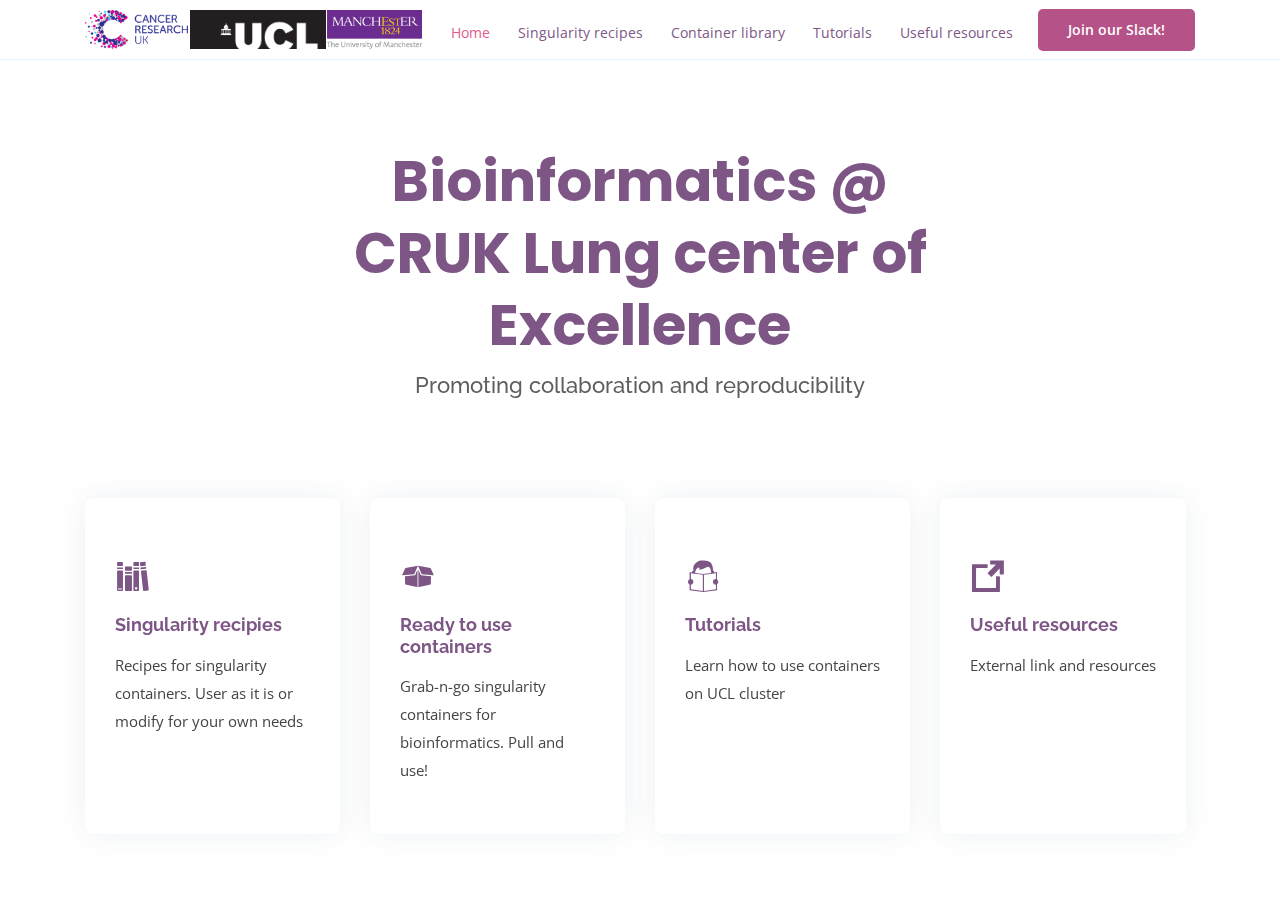
==== index.html @ ad8c51e9 "Added link to join slack" ====
<!DOCTYPE html>
<html lang="en">

<head>
  <meta charset="utf-8">
  <meta content="width=device-width, initial-scale=1.0" name="viewport">

  <title>Bioinformatics at CRUK Lung Center of Excellence</title>
  <meta content="" name="Promoting collaboration of bioinformatics groups within CRUCK Lung Center of Excellence">
  <meta content="" name="Bioinformatics, Lung cancer, cancer research">

  <!-- Favicons -->
  <link href="assets/img/favicon.png" rel="icon">
  <link href="assets/img/apple-touch-icon.png" rel="apple-touch-icon">

  <!-- Google Fonts -->
  <link href="https://fonts.googleapis.com/css?family=Open+Sans:300,300i,400,400i,600,600i,700,700i|Raleway:300,300i,400,400i,500,500i,600,600i,700,700i|Poppins:300,300i,400,400i,500,500i,600,600i,700,700i" rel="stylesheet">

  <!-- Vendor CSS Files -->
  <link href="assets/vendor/bootstrap/css/bootstrap.min.css" rel="stylesheet">
  <link href="assets/vendor/icofont/icofont.min.css" rel="stylesheet">
  <link href="assets/vendor/boxicons/css/boxicons.min.css" rel="stylesheet">
  <link href="assets/vendor/remixicon/remixicon.css" rel="stylesheet">
  <link href="assets/vendor/venobox/venobox.css" rel="stylesheet">
  <link href="assets/vendor/owl.carousel/assets/owl.carousel.min.css" rel="stylesheet">
  <link href="assets/vendor/aos/aos.css" rel="stylesheet">

  <!-- Template Main CSS File -->
  <link href="assets/css/style.css" rel="stylesheet">
</head>

<body>

  <!-- ======= Header ======= -->
  <header id="header" class="fixed-top">
    <div class="container d-flex align-items-center">

      <a href="http://www.cruklungcentre.org/" class="logo mr-auto"><img src="assets/img/cancer-research-uk-logo.png" alt="" class="img-fluid"></a>
      <a href="https://www.ucl.ac.uk/" class="logo mr-auto"><img src="assets/img/UCL_logo.png" alt="" class="img-fluid"></a>
      <a href="https://www.manchester.ac.uk/" class="logo mr-auto"><img src="assets/img/Manchester_logo.png" alt="" class="img-fluid"></a>

      <nav class="nav-menu d-none d-lg-block">
        <ul>
          <li class="active"><a href="index.html">Home</a></li>
          <li><a href="https://github.com/McGranahanLab/bioinfcollab_cruklungcentre/tree/master/singularity_recipes">Singularity recipes</a></li>
          <li><a href="https://cloud.sylabs.io/library/_collection/5f4e52b6ae86dd3232deeaf5">Container library</a></li>
          <li><a href="https://github.com/McGranahanLab/bioinfcollab_cruklungcentre/tree/master/tutorials">Tutorials</a></li>
          <li><a href="https://github.com/McGranahanLab/bioinfcollab_cruklungcentre/tree/master/useful_resources">Useful resources</a></li>
        </ul>
      </nav><!-- .nav-menu -->

      <a href="https://join.slack.com/t/bioinfcollabc-twd4275/shared_invite/zt-jax07gtj-0BO8m~VvtvBQ6XEW~jkJig" class="get-started-btn scrollto">Join our Slack!</a>

    </div>
  </header><!-- End Header -->

  <!-- ======= Hero Section ======= -->
  <section id="hero" class="d-flex align-items-center">
    <div class="container position-relative" data-aos="fade-up" data-aos-delay="100">
      <div class="row justify-content-center">
        <div class="col-xl-7 col-lg-9 text-center">
          <h1>Bioinformatics @ CRUK Lung center of Excellence</h1>
          <h2>Promoting collaboration and reproducibility</h2>
        </div>
      </div>

      <div class="row icon-boxes">
        <div class="col-md-6 col-lg-3 d-flex align-items-stretch mb-5 mb-lg-0" data-aos="zoom-in" data-aos-delay="200">
          <div class="icon-box">
            <div class="icon"><i class="icofont-library"></i></div>
            <h4 class="title"><a href="https://github.com/McGranahanLab/bioinfcollab_cruklungcentre/tree/master/singularity_recipes">Singularity recipies</a></h4>
            <p class="description">Recipes for singularity containers. User as it is or modify for your own needs</p>
          </div>
        </div>

        <div class="col-md-6 col-lg-3 d-flex align-items-stretch mb-5 mb-lg-0" data-aos="zoom-in" data-aos-delay="300">
          <div class="icon-box">
            <div class="icon"><i class="icofont-box"></i></div>
            <h4 class="title"><a href="https://cloud.sylabs.io/library/_collection/5f4e52b6ae86dd3232deeaf5">Ready to use containers</a></h4>
            <p class="description">Grab-n-go singularity containers for bioinformatics. Pull and use!</p>
          </div>
        </div>

        <div class="col-md-6 col-lg-3 d-flex align-items-stretch mb-5 mb-lg-0" data-aos="zoom-in" data-aos-delay="400">
          <div class="icon-box">
            <div class="icon"><i class="icofont-learn"></i></div>
            <h4 class="title"><a href="https://github.com/McGranahanLab/bioinfcollab_cruklungcentre/tree/master/tutorials">Tutorials</a></h4>
            <p class="description">Learn how to use containers on UCL cluster</p>
          </div>
        </div>

        <div class="col-md-6 col-lg-3 d-flex align-items-stretch mb-5 mb-lg-0" data-aos="zoom-in" data-aos-delay="500">
          <div class="icon-box">
            <div class="icon"><i class="icofont-external-link"></i></div>
            <h4 class="title"><a href="https://github.com/McGranahanLab/bioinfcollab_cruklungcentre/tree/master/useful_resources">Useful resources</a></h4>
            <p class="description">External link and resources</p>
          </div>
        </div>

      </div>
    </div>
  </section><!-- End Hero -->

  <main id="main">

  </main><!-- End #main -->

  <a href="#" class="back-to-top"><i class="ri-arrow-up-line"></i></a>
  <div id="preloader"></div>

  <!-- Vendor JS Files -->
  <script src="assets/vendor/jquery/jquery.min.js"></script>
  <script src="assets/vendor/bootstrap/js/bootstrap.bundle.min.js"></script>
  <script src="assets/vendor/jquery.easing/jquery.easing.min.js"></script>
  <script src="assets/vendor/php-email-form/validate.js"></script>
  <script src="assets/vendor/waypoints/jquery.waypoints.min.js"></script>
  <script src="assets/vendor/counterup/counterup.min.js"></script>
  <script src="assets/vendor/venobox/venobox.min.js"></script>
  <script src="assets/vendor/owl.carousel/owl.carousel.min.js"></script>
  <script src="assets/vendor/isotope-layout/isotope.pkgd.min.js"></script>
  <script src="assets/vendor/aos/aos.js"></script>

  <!-- Template Main JS File -->
  <script src="assets/js/main.js"></script>

</body>

</html>
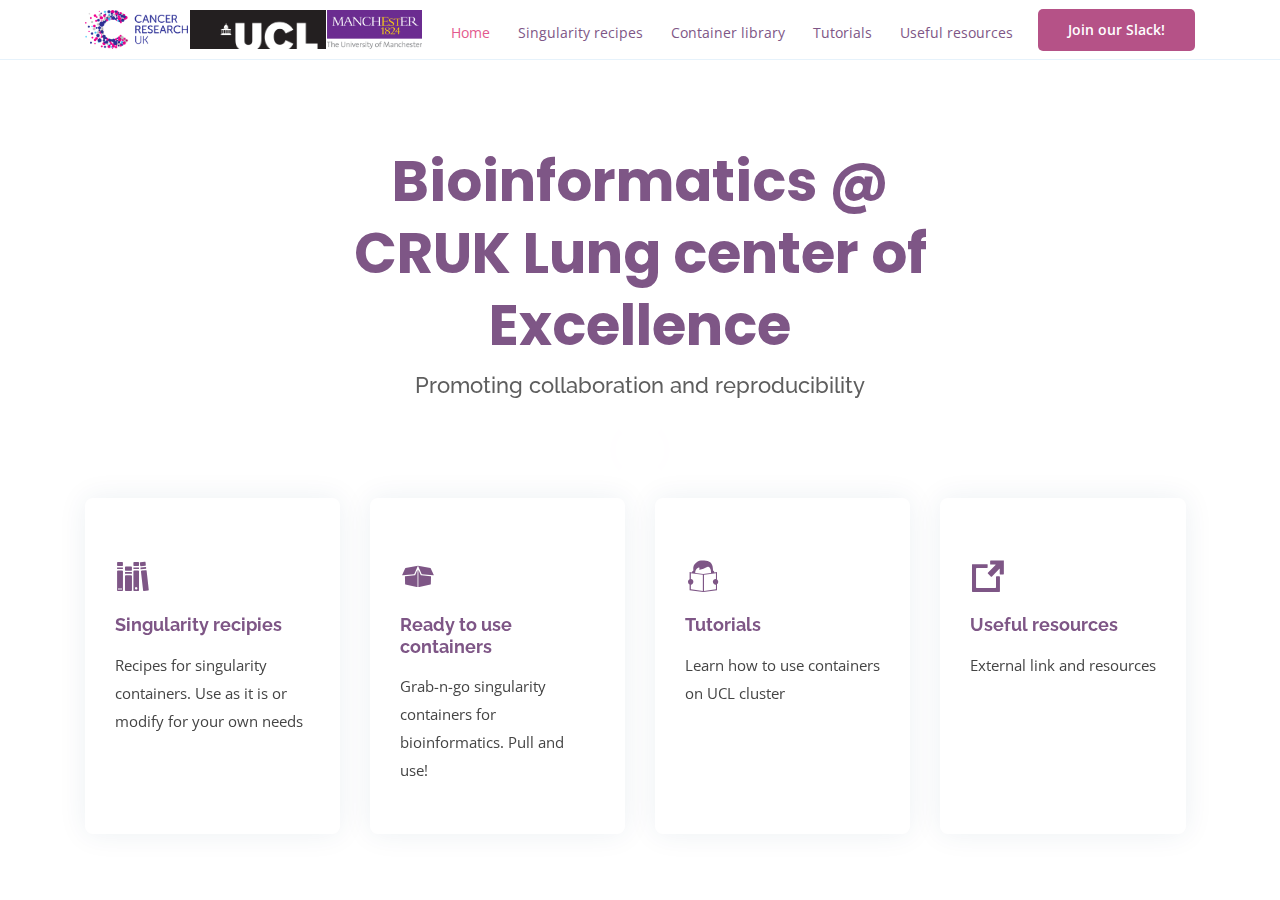
==== commit c0a19f95: "Spelling mistakes corrections" ====
--- a/index.html
+++ b/index.html
@@ -5,7 +5,7 @@
   <meta charset="utf-8">
   <meta content="width=device-width, initial-scale=1.0" name="viewport">
 
-  <title>Bioinformatics at CRUK Lung Center of Excellence</title>
+  <title>Bioinformatics at CRUK Lung Cancer Centre of Excellence</title>
   <meta content="" name="Promoting collaboration of bioinformatics groups within CRUCK Lung Center of Excellence">
   <meta content="" name="Bioinformatics, Lung cancer, cancer research">
 
@@ -69,7 +69,7 @@
           <div class="icon-box">
             <div class="icon"><i class="icofont-library"></i></div>
             <h4 class="title"><a href="https://github.com/McGranahanLab/bioinfcollab_cruklungcentre/tree/master/singularity_recipes">Singularity recipies</a></h4>
-            <p class="description">Recipes for singularity containers. User as it is or modify for your own needs</p>
+            <p class="description">Recipes for singularity containers. Use as it is or modify for your own needs</p>
           </div>
         </div>
 
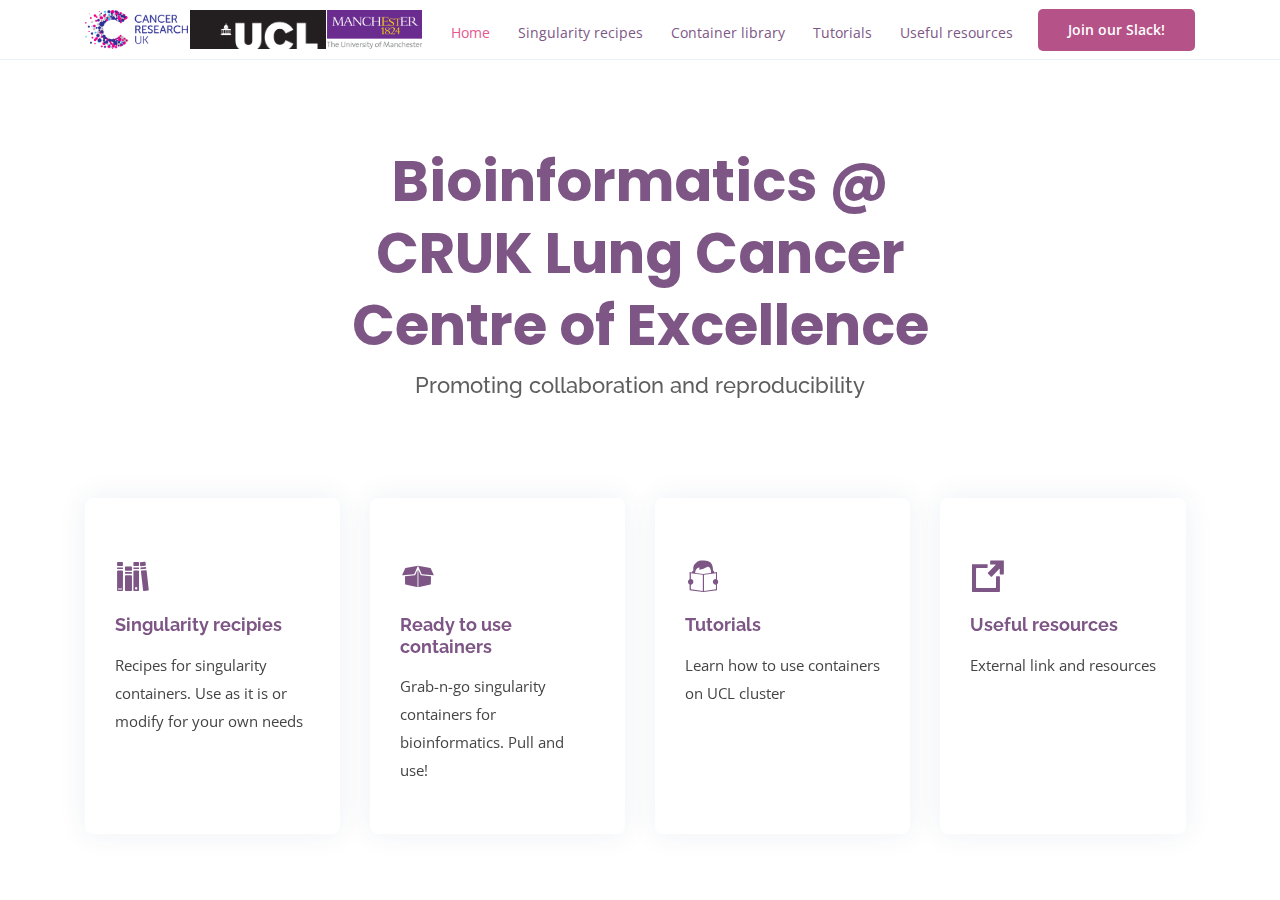
==== commit 7d9e943a: "Spelling mistakes corrections" ====
--- a/index.html
+++ b/index.html
@@ -6,7 +6,7 @@
   <meta content="width=device-width, initial-scale=1.0" name="viewport">
 
   <title>Bioinformatics at CRUK Lung Cancer Centre of Excellence</title>
-  <meta content="" name="Promoting collaboration of bioinformatics groups within CRUCK Lung Center of Excellence">
+  <meta content="" name="Promoting collaboration of bioinformatics groups within CRUCK Lung Cancer Centre of Excellence">
   <meta content="" name="Bioinformatics, Lung cancer, cancer research">
 
   <!-- Favicons -->
@@ -59,7 +59,7 @@
     <div class="container position-relative" data-aos="fade-up" data-aos-delay="100">
       <div class="row justify-content-center">
         <div class="col-xl-7 col-lg-9 text-center">
-          <h1>Bioinformatics @ CRUK Lung center of Excellence</h1>
+          <h1>Bioinformatics @ CRUK Lung Cancer Centre of Excellence</h1>
           <h2>Promoting collaboration and reproducibility</h2>
         </div>
       </div>
